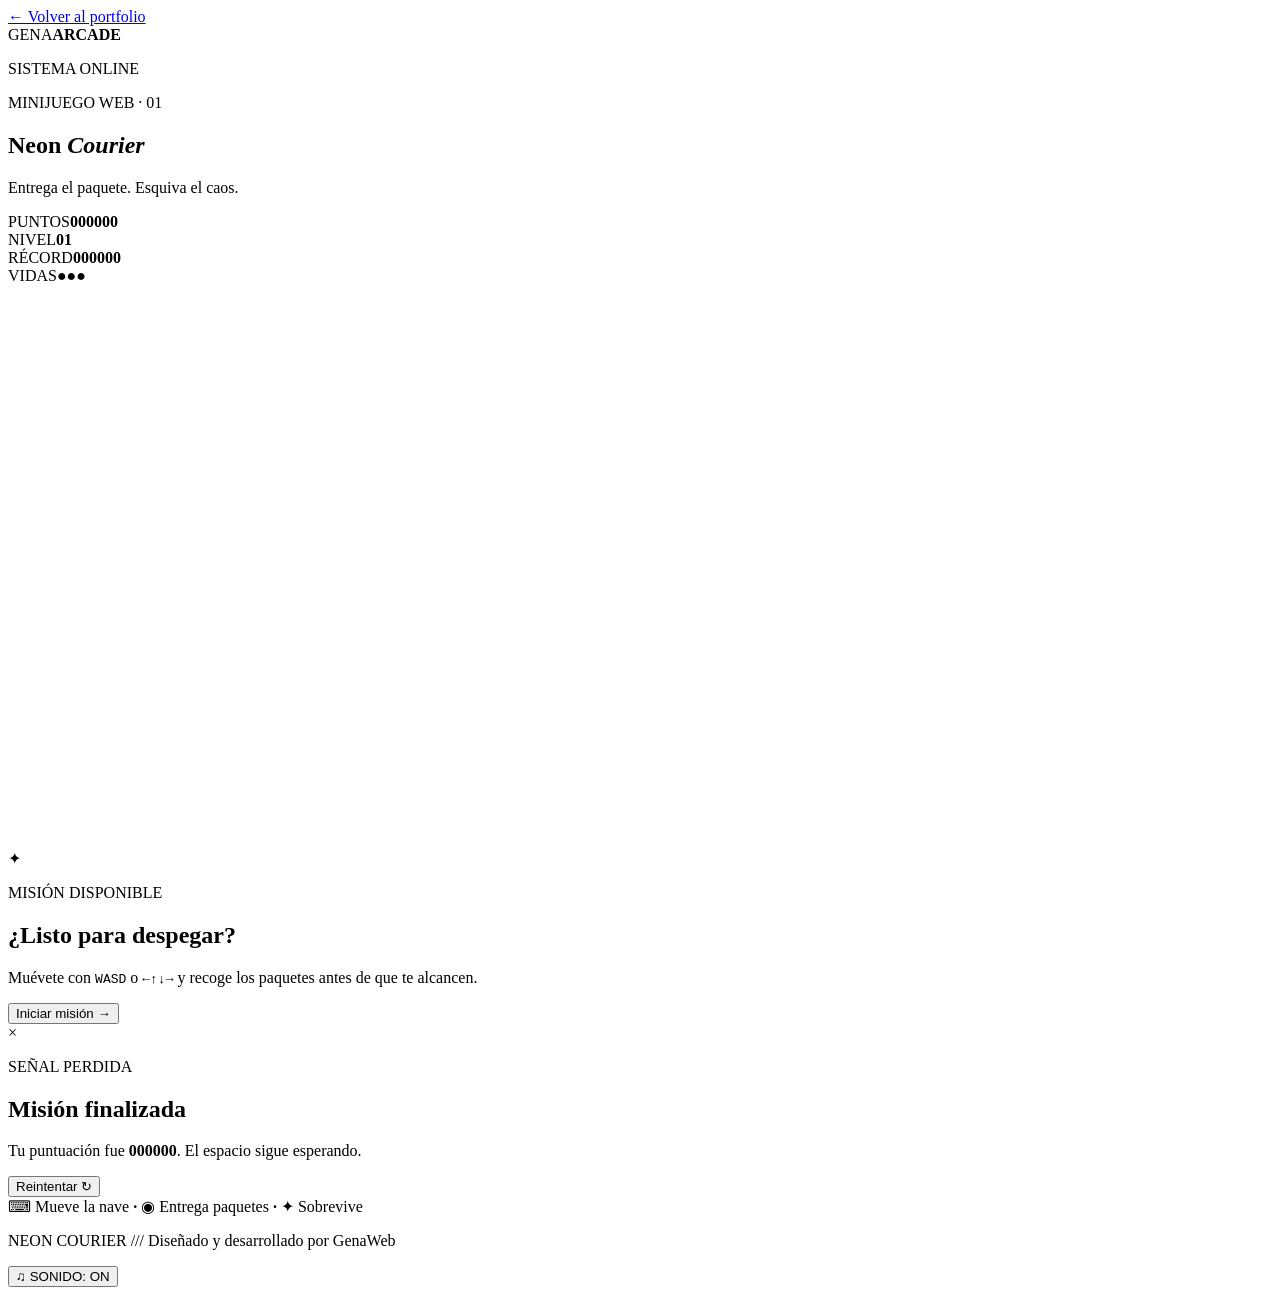
==== game.html @ 2f6fa31a "Publicar portfolio y Neon Courier" ====
<!doctype html>
<html lang="es">
<head>
  <meta charset="UTF-8" />
  <meta name="viewport" content="width=device-width, initial-scale=1.0" />
  <meta name="theme-color" content="#090c1b" />
  <title>Neon Courier · GenaWeb</title>
  <link rel="stylesheet" href="css/game.css" />
</head>
<body>
  <main class="game-shell">
    <header class="game-header">
      <a class="back-link" href="index.html">← Volver al portfolio</a>
      <div class="brand-mark"><span>GENA</span><b>ARCADE</b></div>
      <p class="status-pill"><i></i> SISTEMA ONLINE</p>
    </header>

    <section class="intro">
      <p class="eyebrow">MINIJUEGO WEB · 01</p>
      <h1>Neon <em>Courier</em></h1>
      <p class="subtitle">Entrega el paquete. Esquiva el caos.</p>
    </section>

    <section class="game-card" aria-label="Juego Neon Courier">
      <div class="hud">
        <div><span>PUNTOS</span><strong id="score">000000</strong></div>
        <div><span>NIVEL</span><strong id="level">01</strong></div>
        <div><span>RÉCORD</span><strong id="highScore">000000</strong></div>
        <div><span>VIDAS</span><strong id="lives" aria-label="3 vidas">●●●</strong></div>
      </div>
      <div class="canvas-wrap">
        <canvas id="gameCanvas" width="900" height="560" aria-label="Área de juego. Usa las flechas o WASD para moverte."></canvas>
        <div class="screen" id="startScreen">
          <div class="screen-icon">✦</div>
          <p class="screen-kicker">MISIÓN DISPONIBLE</p>
          <h2>¿Listo para despegar?</h2>
          <p>Muévete con <kbd>WASD</kbd> o <kbd>←↑↓→</kbd> y recoge los paquetes antes de que te alcancen.</p>
          <button class="action-button" id="startButton">Iniciar misión <span>→</span></button>
        </div>
        <div class="screen hidden" id="gameOverScreen">
          <div class="screen-icon danger">×</div>
          <p class="screen-kicker">SEÑAL PERDIDA</p>
          <h2>Misión finalizada</h2>
          <p>Tu puntuación fue <strong id="finalScore">000000</strong>. El espacio sigue esperando.</p>
          <button class="action-button" id="restartButton">Reintentar <span>↻</span></button>
        </div>
      </div>
      <div class="controls-hint"><span>⌨</span> Mueve la nave <b>·</b> <span>◉</span> Entrega paquetes <b>·</b> <span>✦</span> Sobrevive</div>
    </section>

    <footer class="game-footer">
      <p>NEON COURIER <span>///</span> Diseñado y desarrollado por GenaWeb</p>
      <button id="soundButton" class="sound-button" type="button" aria-label="Activar o desactivar sonido">♫ SONIDO: ON</button>
    </footer>
  </main>
  <script src="js/game.js"></script>
</body>
</html>
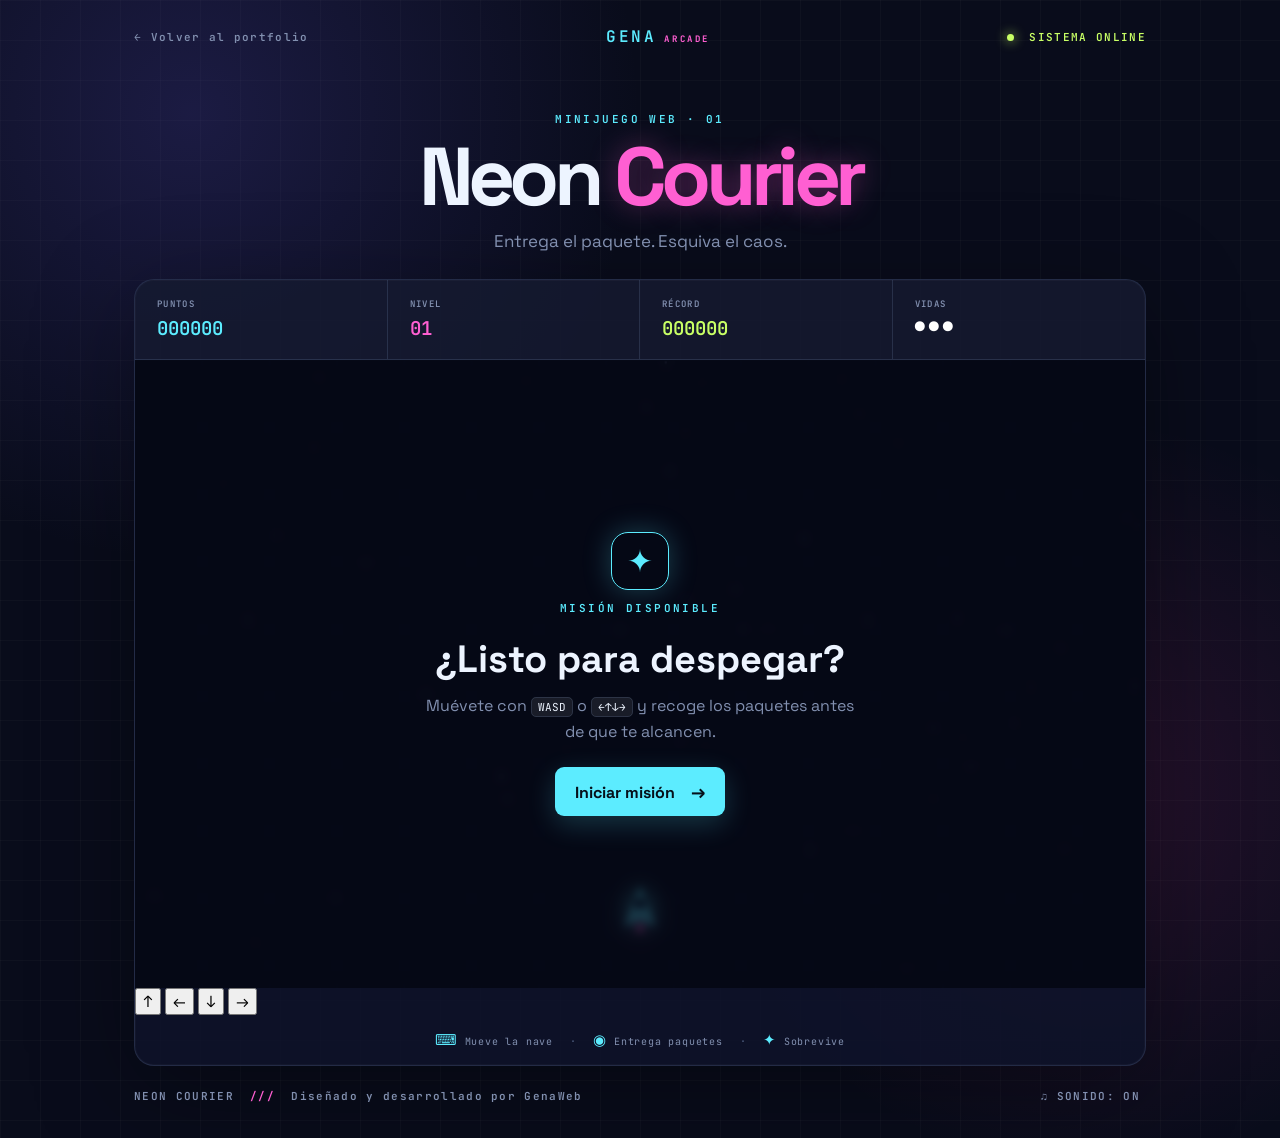
==== commit 1e870cde: "Adaptar el juego para celulares" ====
--- a/game.html
+++ b/game.html
@@ -45,6 +45,12 @@
           <button class="action-button" id="restartButton">Reintentar <span>↻</span></button>
         </div>
       </div>
+      <div class="touch-controls" aria-label="Controles táctiles">
+        <button type="button" class="touch-button touch-up" data-key="ArrowUp" aria-label="Mover arriba">↑</button>
+        <button type="button" class="touch-button touch-left" data-key="ArrowLeft" aria-label="Mover a la izquierda">←</button>
+        <button type="button" class="touch-button touch-down" data-key="ArrowDown" aria-label="Mover abajo">↓</button>
+        <button type="button" class="touch-button touch-right" data-key="ArrowRight" aria-label="Mover a la derecha">→</button>
+      </div>
       <div class="controls-hint"><span>⌨</span> Mueve la nave <b>·</b> <span>◉</span> Entrega paquetes <b>·</b> <span>✦</span> Sobrevive</div>
     </section>
 
--- a/css/game.css
+++ b/css/game.css
@@ -0,0 +1,17 @@
+@import url('https://fonts.googleapis.com/css2?family=Space+Grotesk:wght@500;600;700&family=JetBrains+Mono:wght@400;600&display=swap');
+
+:root { --ink:#edf4ff; --muted:#8290b0; --cyan:#5cecff; --pink:#ff5fd2; --lime:#c8ff65; --line:rgba(133,159,202,.18); --panel:rgba(14,19,42,.86); }
+* { box-sizing:border-box; }
+body { margin:0; min-height:100vh; color:var(--ink); font-family:'Space Grotesk',sans-serif; background:#090c1b; background-image:radial-gradient(circle at 15% 10%,rgba(75,66,170,.28),transparent 30%),radial-gradient(circle at 85% 70%,rgba(255,55,170,.12),transparent 28%),linear-gradient(rgba(255,255,255,.025) 1px,transparent 1px),linear-gradient(90deg,rgba(255,255,255,.025) 1px,transparent 1px); background-size:auto,auto,40px 40px,40px 40px; }
+button { font:inherit; }
+.game-shell { width:min(1060px,100%); margin:auto; padding:26px 24px 34px; }
+.game-header,.game-footer { display:flex; align-items:center; justify-content:space-between; gap:20px; font:600 11px 'JetBrains Mono',monospace; letter-spacing:.12em; }
+.back-link { color:var(--muted); text-decoration:none; transition:.2s; }
+.back-link:hover { color:var(--cyan); }
+.brand-mark { letter-spacing:.16em; font-size:16px; }.brand-mark span { color:var(--cyan); }.brand-mark b { color:var(--pink); font-size:9px; margin-left:8px; }
+.status-pill { color:var(--lime); margin:0; }.status-pill i { display:inline-block;width:7px;height:7px;border-radius:50%;background:var(--lime);box-shadow:0 0 12px var(--lime);margin-right:7px; }
+.intro { text-align:center; padding:54px 0 27px; }.eyebrow,.screen-kicker { color:var(--cyan); letter-spacing:.22em; font:600 11px 'JetBrains Mono',monospace; }.intro h1 { font-size:clamp(48px,8vw,82px); letter-spacing:-.07em; line-height:.9; margin:14px 0 16px; }.intro h1 em { color:var(--pink); font-style:normal; text-shadow:0 0 28px rgba(255,95,210,.35); }.subtitle { color:var(--muted); font-size:17px; margin:0; }
+.game-card { border:1px solid var(--line); border-radius:20px; background:var(--panel); box-shadow:0 24px 100px rgba(0,0,0,.35),0 0 0 1px rgba(255,255,255,.025) inset; overflow:hidden; }
+.hud { display:grid;grid-template-columns:repeat(4,1fr);border-bottom:1px solid var(--line); background:rgba(255,255,255,.025); }.hud div { padding:18px 22px; border-right:1px solid var(--line); }.hud div:last-child{border:0}.hud span { display:block;color:var(--muted);font:600 9px 'JetBrains Mono',monospace;letter-spacing:.15em;margin-bottom:6px; }.hud strong { font:600 19px 'JetBrains Mono',monospace; color:var(--cyan); }.hud div:nth-child(2) strong{color:var(--pink)}.hud div:nth-child(3) strong{color:var(--lime)}.hud div:nth-child(4) strong{color:#fff;letter-spacing:4px;font-size:16px}
+.canvas-wrap { position:relative; background:#080b19; }.canvas-wrap canvas { display:block;width:100%;height:auto;aspect-ratio:900/560; }.screen { position:absolute;inset:0;display:flex;flex-direction:column;align-items:center;justify-content:center;text-align:center;padding:24px;background:rgba(6,8,21,.78);backdrop-filter:blur(4px); }.screen.hidden{display:none}.screen-icon { display:grid;place-items:center;width:58px;height:58px;border:1px solid var(--cyan);border-radius:17px;color:var(--cyan);font-size:31px;box-shadow:0 0 28px rgba(92,236,255,.25); }.screen-icon.danger{color:var(--pink);border-color:var(--pink);font-size:36px;box-shadow:0 0 28px rgba(255,95,210,.25)}.screen h2 { font-size:clamp(25px,4vw,38px); margin:9px 0 10px; }.screen p:not(.screen-kicker){color:var(--muted);max-width:440px;line-height:1.6;margin:0 0 22px}.screen p strong{color:var(--cyan)}kbd { color:var(--ink);border:1px solid var(--line);border-radius:5px;padding:2px 6px;font:11px 'JetBrains Mono',monospace;background:rgba(255,255,255,.08); }.action-button { border:0; border-radius:9px; padding:13px 20px; color:#06101a; background:var(--cyan); font-weight:700; cursor:pointer; box-shadow:0 8px 28px rgba(92,236,255,.2); transition:.2s; }.action-button:hover{transform:translateY(-2px);background:#fff}.action-button span{margin-left:12px;font-size:18px}.controls-hint { padding:15px 20px; text-align:center; color:var(--muted); font:10px 'JetBrains Mono',monospace; letter-spacing:.08em; }.controls-hint span{color:var(--cyan);font-size:15px}.controls-hint b{color:#495777;margin:0 10px}.game-footer { color:var(--muted); margin-top:22px; }.game-footer p{margin:0}.game-footer span{color:var(--pink);margin:0 8px}.sound-button{color:var(--muted);background:transparent;border:0;cursor:pointer;font:inherit;letter-spacing:inherit}.sound-button:hover{color:var(--cyan)}
+@media (max-width:650px){.game-shell{padding:18px 12px 26px}.game-header{font-size:9px}.status-pill{font-size:9px}.brand-mark{display:none}.intro{padding:44px 0 23px}.hud div{padding:13px 10px}.hud span{font-size:8px}.hud strong{font-size:14px}.hud div:nth-child(4) strong{font-size:12px;letter-spacing:2px}.controls-hint{font-size:8px;padding:12px 7px}.controls-hint b{margin:0 4px}.game-footer{font-size:8px}.sound-button{font-size:8px}}
